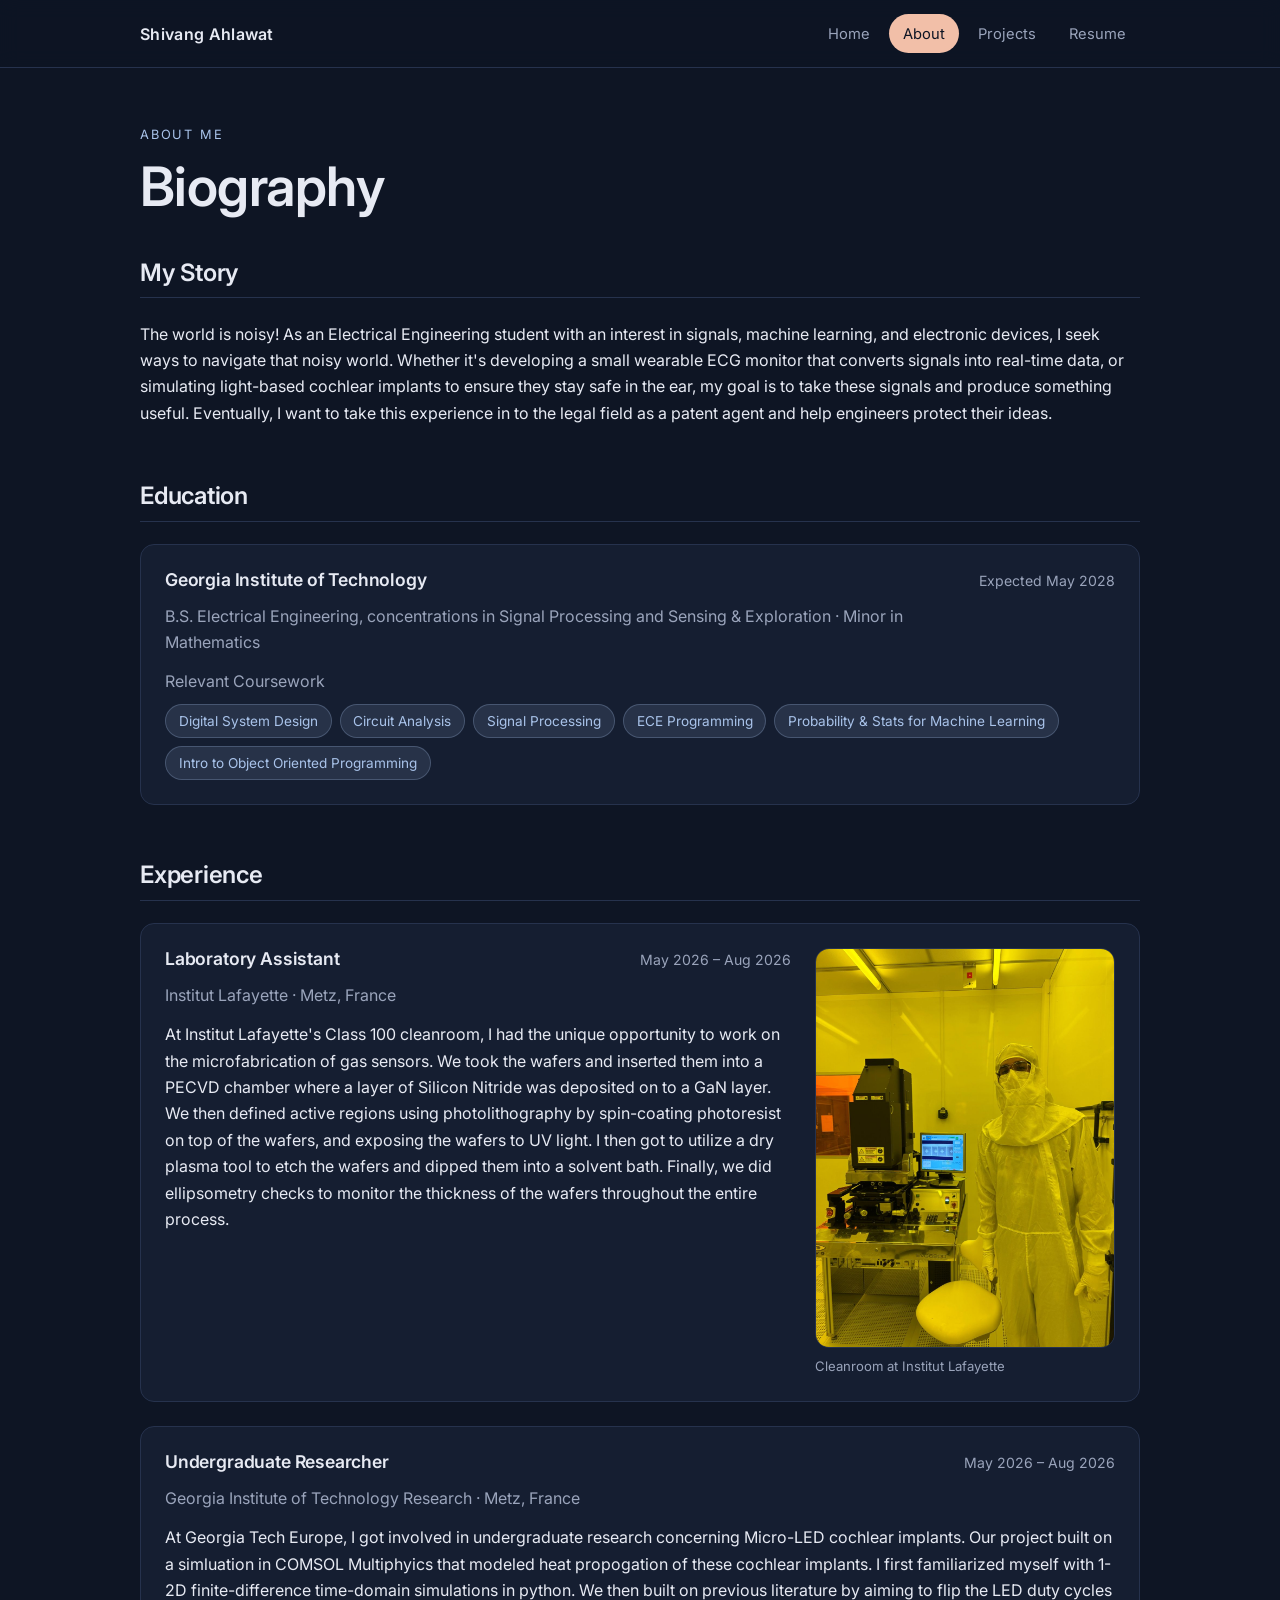
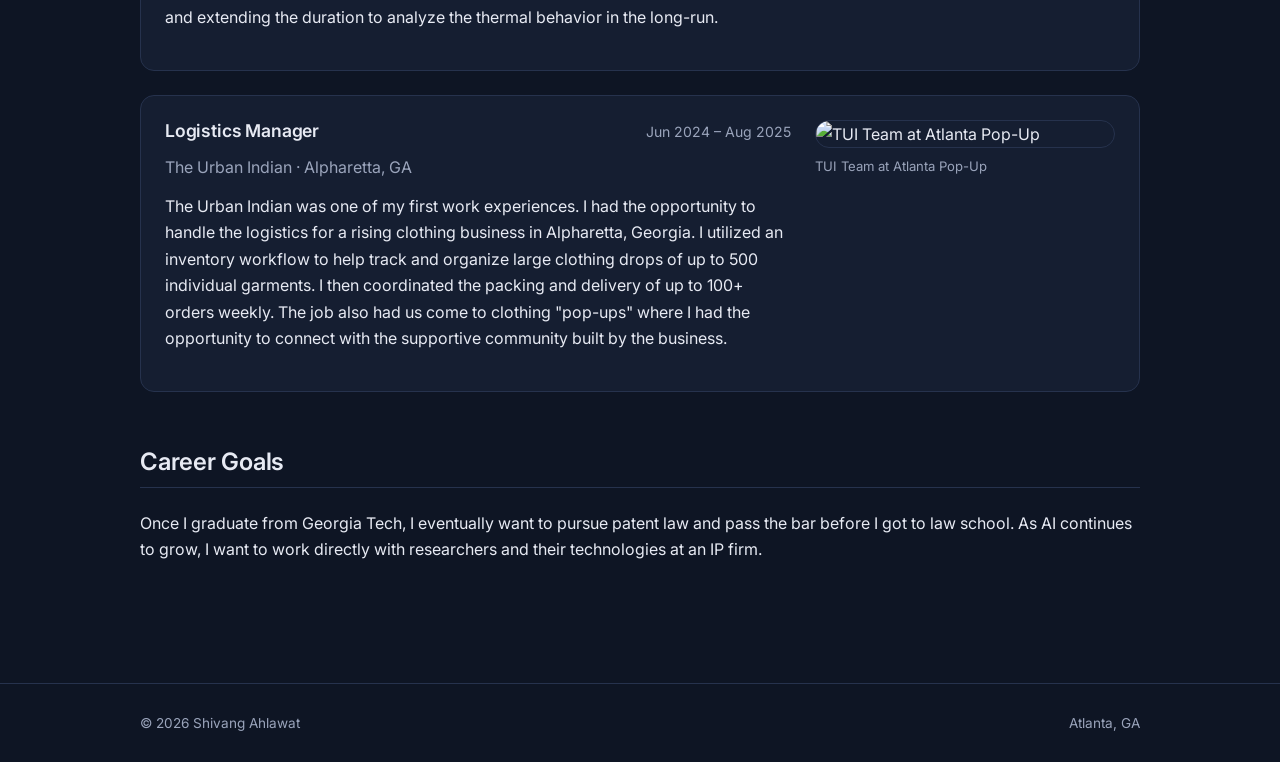
==== about.html @ e2f162b8 "Fix class name and image source in about.html Updated class name and corrected image file path." ====
<!DOCTYPE html>
<html lang="en" class="no-js">
<head>
  <meta charset="UTF-8">
  <meta name="viewport" content="width=device-width, initial-scale=1.0">
  <title>About | Shivang Ahlawat</title>
  <link rel="preconnect" href="https://fonts.googleapis.com">
  <link rel="preconnect" href="https://fonts.gstatic.com" crossorigin>
  <link href="https://fonts.googleapis.com/css2?family=Inter:wght@400;500;600&display=swap" rel="stylesheet">
  <link rel="stylesheet" href="assets/css/style.css">
</head>
<body>

  <!-- ===== HEADER / TABS (same on every page) ===== -->
  <header class="site-header">
    <nav class="container nav">
      <a class="brand" href="index.html">Shivang Ahlawat</a>
      <ul class="tabs">
        <li><a href="index.html">Home</a></li>
        <li><a href="about.html">About</a></li>
        <li><a href="projects.html">Projects</a></li>
        <li><a href="resume.html">Resume</a></li>
      </ul>
    </nav>
  </header>

  <main class="container">

    <div class="page-title reveal">
      <p class="eyebrow">About Me</p>
      <h1>Biography</h1>
    </div>

    <!-- ===== NARRATIVE ===== -->
    <section class="block reveal">
      <h2>My Story</h2>
      <!-- EDIT: add as many <p> paragraphs as you like -->
      <p>
        The world is noisy! As an Electrical Engineering student with an interest in signals, machine learning, and electronic devices,
        I seek ways to navigate that noisy world. Whether it's developing a small wearable ECG monitor that converts signals 
        into real-time data, or simulating light-based cochlear implants to ensure they stay safe in the ear, my goal is to take these signals
        and produce something useful. Eventually, I want to take this experience in to the legal field as a patent agent and help engineers protect 
        their ideas.
      </p>
    </section>

    <!-- ===== EDUCATION ===== -->
    <section class="block reveal">
      <h2>Education</h2>
      <div class="card">
        <div class="entry">
          <h3>Georgia Institute of Technology</h3>
          <span class="date">Expected May 2028</span>
          <span class="org">B.S. Electrical Engineering, concentrations in Signal Processing and Sensing &amp; Exploration · Minor in Mathematics</span>
          <div class="body">
            <p class="muted" style="margin-bottom:.6rem;">Relevant Coursework</p>
            <!-- EDIT: add or remove courses by copying a <li> -->
            <ul class="tags">
              <li>Digital System Design</li>
              <li>Circuit Analysis</li>
              <li>Signal Processing</li>
              <li>ECE Programming</li>
              <li>Probability &amp; Stats for Machine Learning</li>
              <li>Intro to Object Oriented Programming</li>
            </ul>
          </div>
        </div>
      </div>
    </section>

    <!-- ===== EXPERIENCE ===== -->
    <section class="block">
      <h2 class="reveal">Experience</h2>

      <!-- Experience entry WITH a photo -->
      <div class="card with-photo reveal">
        <div class="entry">
          <h3>Laboratory Assistant</h3>
          <span class="date">May 2026 – Aug 2026</span>
          <span class="org">Institut Lafayette · Metz, France</span>
          <div class="body">
            <p>
              At Institut Lafayette's Class 100 cleanroom, I had the unique opportunity to work on the microfabrication of 
              gas sensors. We took the wafers and inserted them into a PECVD chamber where a layer of Silicon Nitride 
              was deposited on to a GaN layer. We then defined active regions using photolithography by spin-coating
              photoresist on top of the wafers, and exposing the wafers to UV light. I then got to utilize a dry plasma tool to etch the 
              wafers and dipped them into a solvent bath. Finally, we did ellipsometry checks to monitor the thickness of the wafers throughout the entire process.
            </p>
          </div>
        </div>
        <figure>
          <img src="assets/images/institut-lafayette-cleanroom.jpg" alt="Shivang in cleanroom gear beside a lithography tool at Institut Lafayette" loading="lazy">
          <figcaption>Cleanroom at Institut Lafayette</figcaption>
        </figure>
      </div>

      <!-- Experience entry WITHOUT a photo — copy this whole <div class="card ..."> block to add another -->
      <div class="card reveal" style="margin-top:var(--gap);">
        <div class="entry">
          <h3>Undergraduate Researcher</h3>
          <span class="date">May 2026 – Aug 2026</span>
          <span class="org">Georgia Institute of Technology Research · Metz, France</span>
          <div class="body">
            <p>
              At Georgia Tech Europe, I got involved in undergraduate research concerning Micro-LED cochlear implants. Our project built on a simluation in COMSOL
              Multiphyics that modeled heat propogation of these cochlear implants. I first familiarized myself with 1-2D finite-difference time-domain simulations in python.
              We then built on previous literature by aiming to flip the LED duty cycles and extending the duration to analyze the thermal behavior in the long-run.
            </p>
          </div>
        </div>
      </div>

      <div class="card with-photo reveal" style="margin-top:var(--gap);">
        <div class="entry">
          <h3>Logistics Manager</h3>
          <span class="date">Jun 2024 – Aug 2025</span>
          <span class="org">The Urban Indian · Alpharetta, GA</span>
          <div class="body">
            <p>
              The Urban Indian was one of my first work experiences. I had the opportunity to handle the logistics for
              a rising clothing business in Alpharetta, Georgia. I utilized an inventory workflow to help track and organize large clothing drops
              of up to 500 individual garments. I then coordinated the packing and delivery of up to 100+ orders weekly. The job also had us
              come to clothing "pop-ups" where I had the opportunity to connect with the supportive community built by the business.
            </p>
          </div>
        </div>
        <figure>
          <img src="assets/images/tui-website.jpg" alt="TUI Team at Atlanta Pop-Up" loading="lazy">
          <figcaption> TUI Team at Atlanta Pop-Up </figcaption>
        </figure>
      </div>
    </section>

    <!-- ===== CAREER GOALS ===== -->
    <section class="block reveal">
      <h2>Career Goals</h2>
      <p>
        Once I graduate from Georgia Tech, I eventually want to pursue patent law and pass the bar before I got to law school.
        As AI continues to grow, I want to work directly with researchers and their technologies at an IP firm.
      </p>
    </section>

  </main>

  <footer class="site-footer">
    <div class="container">
      <span>© <span id="year">2026</span> Shivang Ahlawat</span>
      <span>Atlanta, GA</span>
    </div>
  </footer>

  <script src="assets/js/main.js"></script>
</body>
</html>
---- assets/css/style.css ----
/* =========================================================
   DESIGN SETTINGS — change the look of the whole site here
   ========================================================= */
:root {
  /* Colors (deep navy + soft pastels) */
  --bg:          #0e1524;   /* page background */
  --surface:     #151e31;   /* cards / panels */
  --surface-2:   #1b2640;   /* hover / raised */
  --border:      #26324d;   /* thin lines */
  --text:        #e7eaf3;   /* main text */
  --muted:       #9aa4bb;   /* secondary text */
  --accent:      #f2bfa8;   /* muted peach — links, highlights */
  --accent-2:    #a9c3ea;   /* soft blue — tags, details */

  /* Typography */
  --font: "Inter", system-ui, -apple-system, "Segoe UI", Roboto, sans-serif;
  --size-body: 1rem;
  --size-h1: clamp(2.2rem, 5vw, 3.4rem);
  --size-h2: 1.5rem;

  /* Layout */
  --max-width: 1040px;
  --radius: 14px;
  --gap: 1.5rem;
}

/* ---------- Base ---------- */
*, *::before, *::after { box-sizing: border-box; }
html { scroll-behavior: smooth; }
body {
  margin: 0;
  background: var(--bg);
  color: var(--text);
  font-family: var(--font);
  font-size: var(--size-body);
  line-height: 1.65;
  -webkit-font-smoothing: antialiased;
}
img { max-width: 100%; display: block; }
a { color: var(--accent); text-decoration: none; }
a:hover { text-decoration: underline; text-underline-offset: 3px; }
h1, h2, h3 { line-height: 1.2; margin: 0 0 .6rem; font-weight: 600; letter-spacing: -0.01em; }
h1 { font-size: var(--size-h1); }
h2 { font-size: var(--size-h2); }
h3 { font-size: 1.1rem; }
p { margin: 0 0 1rem; }
.muted { color: var(--muted); }

.container { width: 100%; max-width: var(--max-width); margin: 0 auto; padding: 0 1.25rem; }

/* ---------- Header / tabs ---------- */
.site-header {
  position: sticky; top: 0; z-index: 10;
  background: color-mix(in srgb, var(--bg) 85%, transparent);
  backdrop-filter: blur(10px);
  border-bottom: 1px solid var(--border);
}
.nav { padding-top: .9rem; padding-bottom: .9rem; display: flex; align-items: center; justify-content: space-between; gap: 1rem; flex-wrap: wrap; }
.brand { color: var(--text); font-weight: 600; letter-spacing: .02em; }
.brand:hover { text-decoration: none; color: var(--accent); }
.tabs { display: flex; gap: .25rem; list-style: none; margin: 0; padding: 0; flex-wrap: wrap; }
.tabs a {
  display: block; padding: .45rem .9rem; border-radius: 999px;
  color: var(--muted); font-size: .92rem; transition: background .2s, color .2s;
}
.tabs a:hover { color: var(--text); background: var(--surface); text-decoration: none; }
.tabs a.active { color: var(--bg); background: var(--accent); }

/* ---------- Page sections ---------- */
main.container { padding-top: 3.5rem; padding-bottom: 4rem; min-height: calc(100vh - 140px); }
.page-title { margin-bottom: 2.5rem; }
.eyebrow { color: var(--accent-2); font-size: .8rem; letter-spacing: .14em; text-transform: uppercase; margin: 0 0 .5rem; }
section.block { margin-bottom: 3.5rem; }
section.block > h2 { padding-bottom: .6rem; border-bottom: 1px solid var(--border); margin-bottom: 1.4rem; }

.card {
  background: var(--surface);
  border: 1px solid var(--border);
  border-radius: var(--radius);
  padding: 1.5rem;
}
.grid { display: grid; gap: var(--gap); }
.grid-2 { grid-template-columns: repeat(auto-fit, minmax(280px, 1fr)); }

.placeholder { color: var(--muted); font-style: italic; }

/* ---------- Cover page ---------- */
.hero { display: grid; grid-template-columns: 1.2fr .8fr; gap: 3rem; align-items: center; }
.hero h1 span { color: var(--accent); }
.hero .lead { font-size: 1.12rem; color: var(--muted); max-width: 36ch; }
.headshot { border-radius: var(--radius); border: 1px solid var(--border); aspect-ratio: 4/5; object-fit: cover; width: 100%; }

.contact-list { list-style: none; padding: 0; margin: 2rem 0 0; display: grid; gap: .7rem; }
.contact-list li { display: flex; align-items: center; gap: .8rem; }
.contact-list .label { color: var(--muted); font-size: .8rem; text-transform: uppercase; letter-spacing: .1em; width: 7.5rem; flex-shrink: 0; }
.contact-list a { color: var(--text); word-break: break-word; }
.contact-list a:hover { color: var(--accent); }

.btn {
  display: inline-block; padding: .65rem 1.2rem; border-radius: 999px;
  background: var(--accent); color: var(--bg); font-weight: 600; font-size: .92rem;
  border: 1px solid var(--accent);
}
.btn:hover { text-decoration: none; filter: brightness(1.06); }
.btn.ghost { background: transparent; color: var(--text); border-color: var(--border); }
.btn.ghost:hover { border-color: var(--accent); color: var(--accent); }
.btn-row { display: flex; gap: .75rem; flex-wrap: wrap; margin-top: 1.75rem; }

/* ---------- About page ---------- */
.tags { display: flex; flex-wrap: wrap; gap: .5rem; list-style: none; padding: 0; margin: 0; }
.tags li {
  padding: .3rem .8rem; border-radius: 999px; font-size: .85rem;
  background: color-mix(in srgb, var(--accent-2) 12%, transparent);
  color: var(--accent-2); border: 1px solid color-mix(in srgb, var(--accent-2) 25%, transparent);
}

.entry { display: grid; grid-template-columns: 1fr auto; gap: .2rem 1rem; }
.entry + .entry { margin-top: var(--gap); }
.entry .org { color: var(--muted); }
.entry .date { color: var(--muted); font-size: .88rem; text-align: right; white-space: nowrap; }
.entry .body { grid-column: 1 / -1; margin-top: .6rem; }
.entry ul { margin: 0; padding-left: 1.1rem; }
.entry li { margin-bottom: .35rem; }
.entry ul.tags { padding-left: 0; }
.entry ul.tags li { margin-bottom: 0; }
.hero { min-height: 60vh; }

.with-photo { display: grid; grid-template-columns: 1fr 300px; gap: var(--gap); align-items: start; }
figure { margin: 0; }
figure img { border-radius: var(--radius); border: 1px solid var(--border); }
figcaption { color: var(--muted); font-size: .82rem; margin-top: .5rem; }

/* ---------- Projects page ---------- */
.project { display: grid; grid-template-columns: 320px 1fr; gap: 1.75rem; }
.project + .project { margin-top: var(--gap); }
.project .thumb {
  border-radius: 10px; background: var(--surface-2); border: 1px dashed var(--border);
  aspect-ratio: 4/3; display: grid; place-items: center; color: var(--muted); font-size: .85rem; overflow: hidden;
}
.project .thumb img { width: 100%; height: 100%; object-fit: cover; }
.project .meta { color: var(--muted); font-size: .88rem; margin-bottom: .8rem; }
.status {
  display: inline-block; font-size: .72rem; letter-spacing: .08em; text-transform: uppercase;
  padding: .2rem .6rem; border-radius: 999px; margin-left: .5rem; vertical-align: middle;
  background: color-mix(in srgb, var(--accent) 15%, transparent); color: var(--accent);
}
.status.done { background: color-mix(in srgb, var(--accent-2) 15%, transparent); color: var(--accent-2); }

/* ---------- Resume page ---------- */
.resume-frame {
  width: 100%; height: 85vh; min-height: 600px;
  border: 1px solid var(--border); border-radius: var(--radius); background: var(--surface);
}

/* ---------- Footer ---------- */
.site-footer { border-top: 1px solid var(--border); padding: 1.75rem 0; color: var(--muted); font-size: .85rem; }
.site-footer .container { display: flex; justify-content: space-between; flex-wrap: wrap; gap: .5rem; }

/* ---------- Fade-in animation ---------- */
.reveal { opacity: 0; transform: translateY(14px); transition: opacity .7s ease, transform .7s ease; }
.reveal.visible { opacity: 1; transform: none; }
.no-js .reveal { opacity: 1; transform: none; }
@media (prefers-reduced-motion: reduce) {
  .reveal { opacity: 1; transform: none; transition: none; }
  html { scroll-behavior: auto; }
}

/* ---------- Mobile ---------- */
@media (max-width: 760px) {
  main.container { padding-top: 2rem; }
  .hero, .with-photo, .project { grid-template-columns: 1fr; }
  .hero .photo { order: -1; max-width: 280px; }
  .entry { grid-template-columns: 1fr; }
  .entry .date { text-align: left; }
  .contact-list .label { width: 6rem; }
  .resume-frame { height: 70vh; }
}
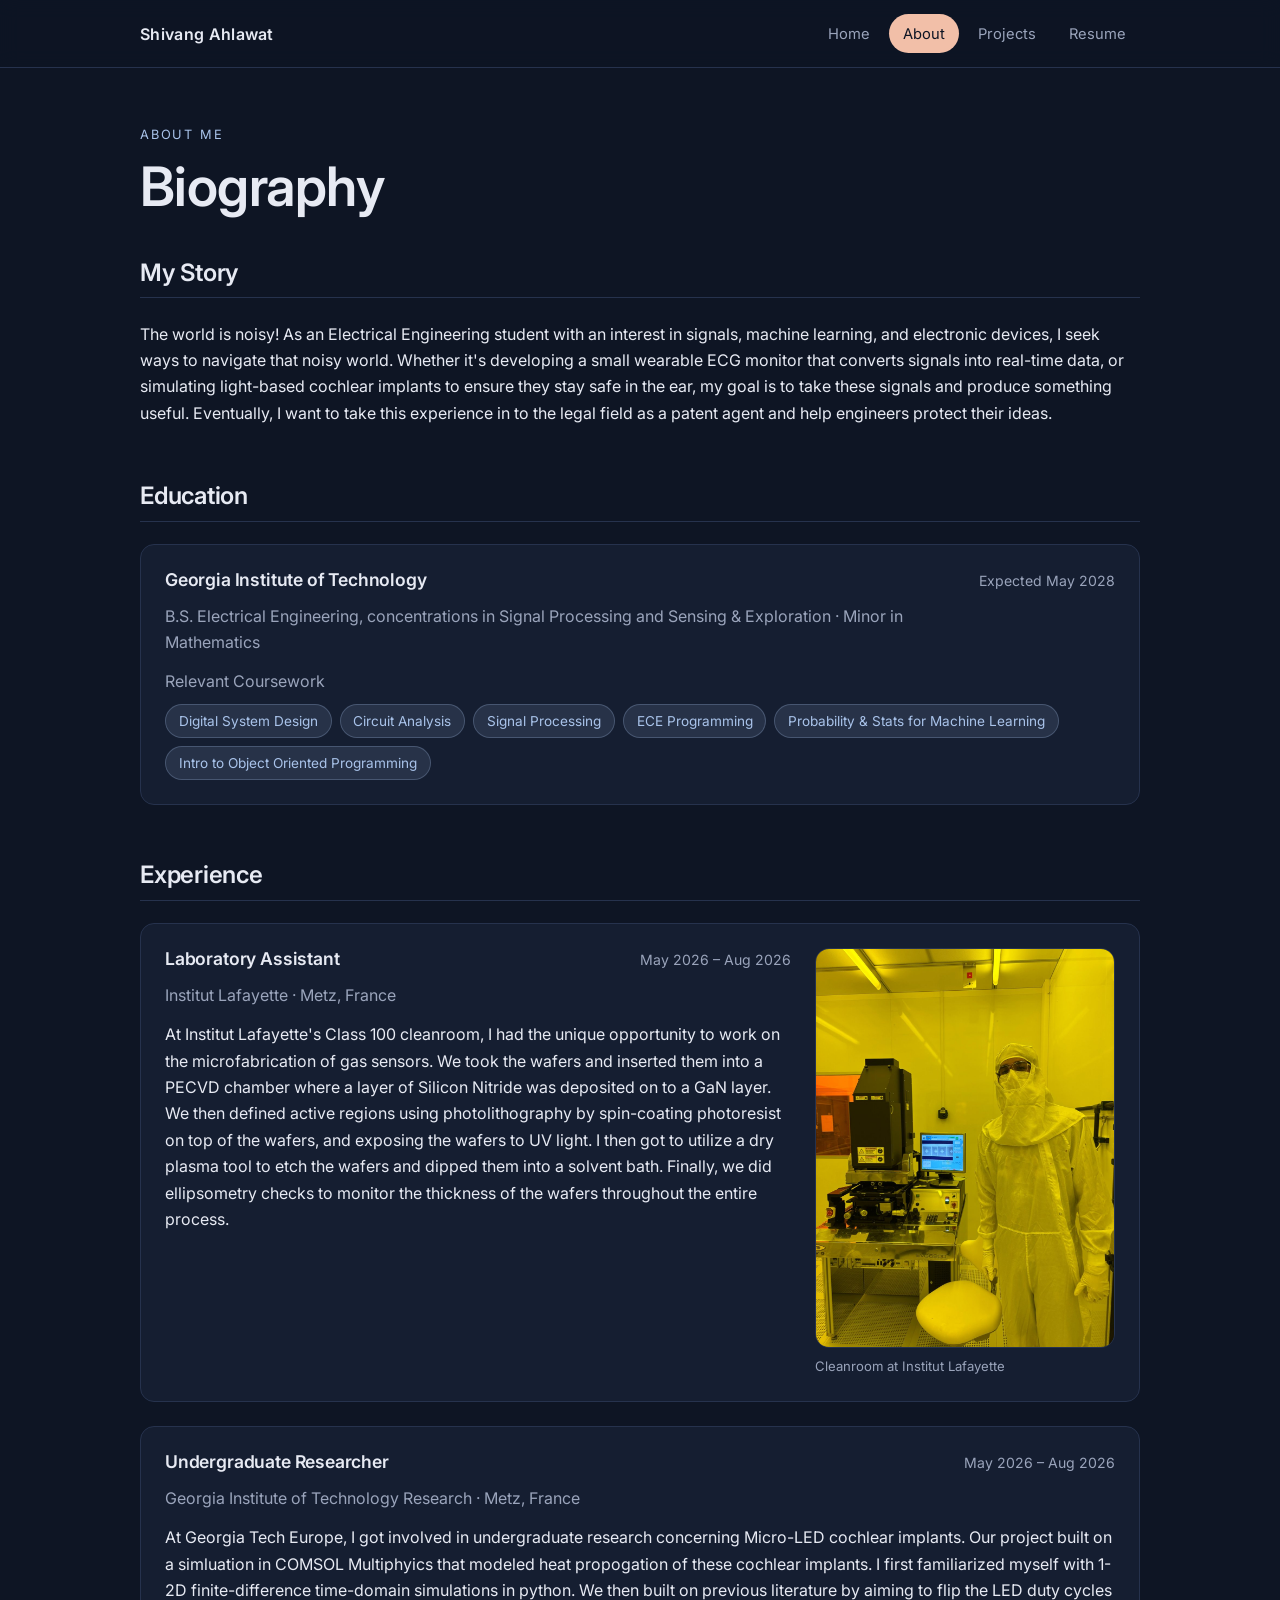
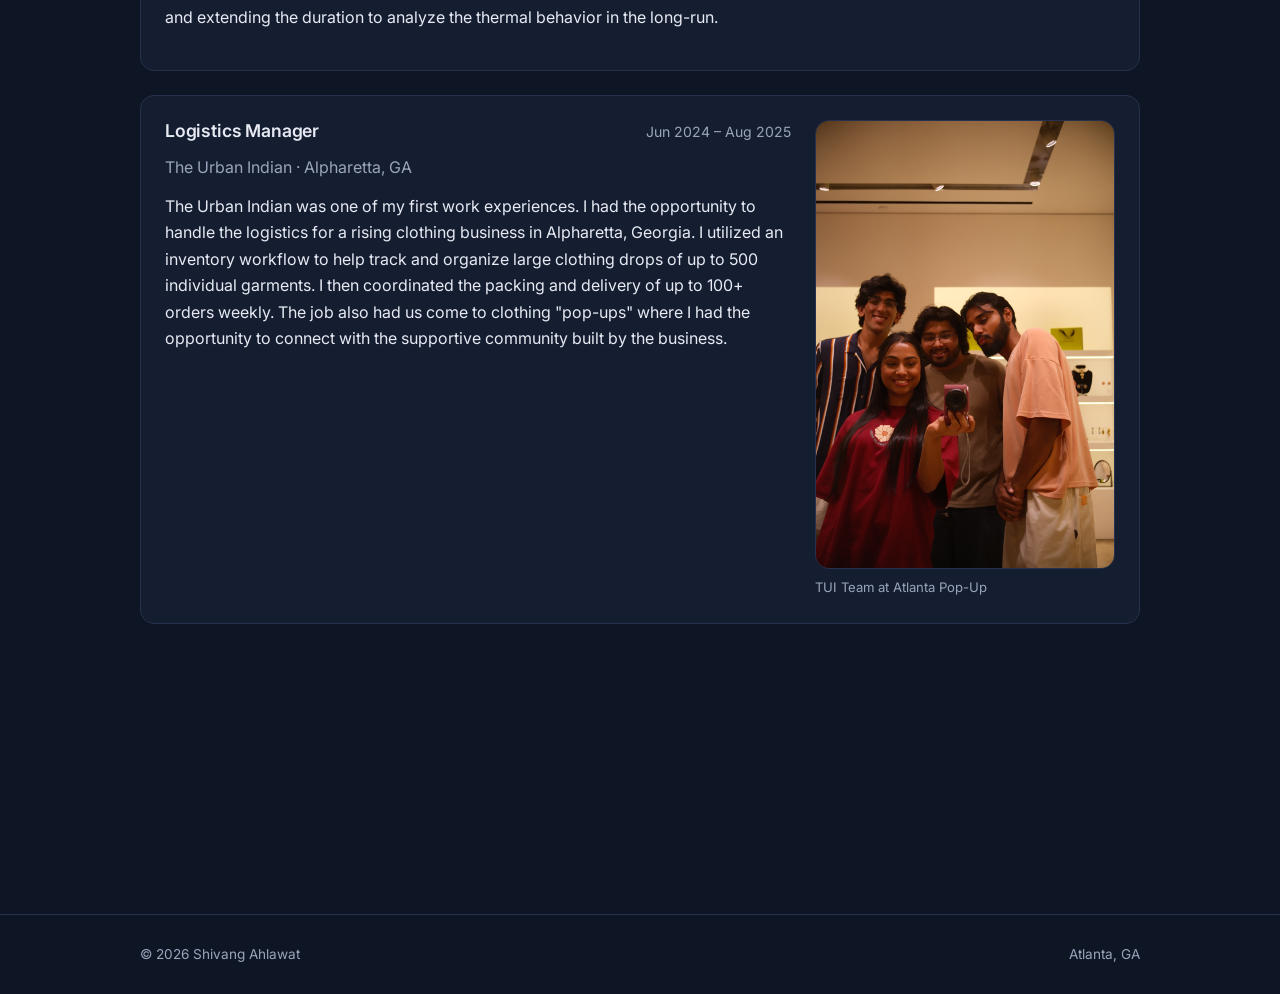
==== commit 7b750ea0: "Fix image file extension from .jpg to .JPG" ====
--- a/about.html
+++ b/about.html
@@ -125,7 +125,7 @@
           </div>
         </div>
         <figure>
-          <img src="assets/images/tui-website.jpg" alt="TUI Team at Atlanta Pop-Up" loading="lazy">
+          <img src="assets/images/tui-website.JPG" alt="TUI Team at Atlanta Pop-Up" loading="lazy">
           <figcaption> TUI Team at Atlanta Pop-Up </figcaption>
         </figure>
       </div>
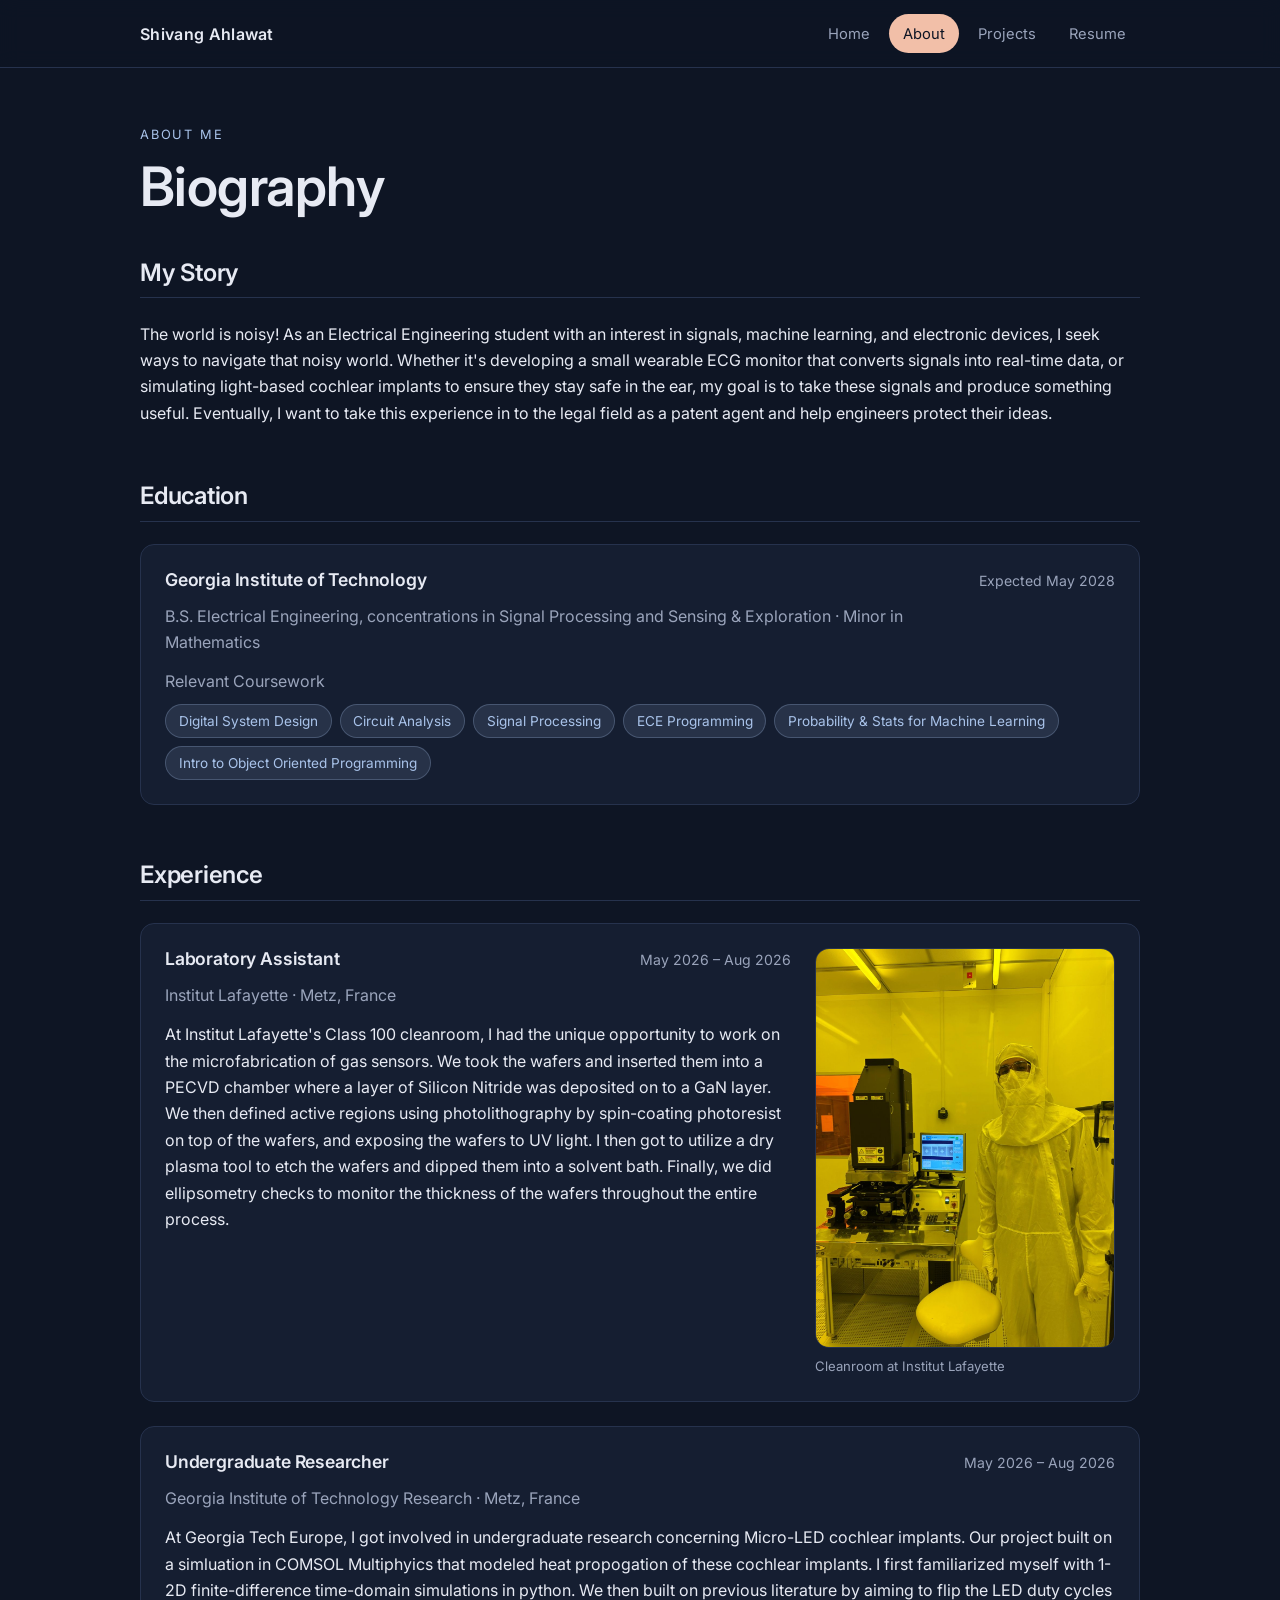
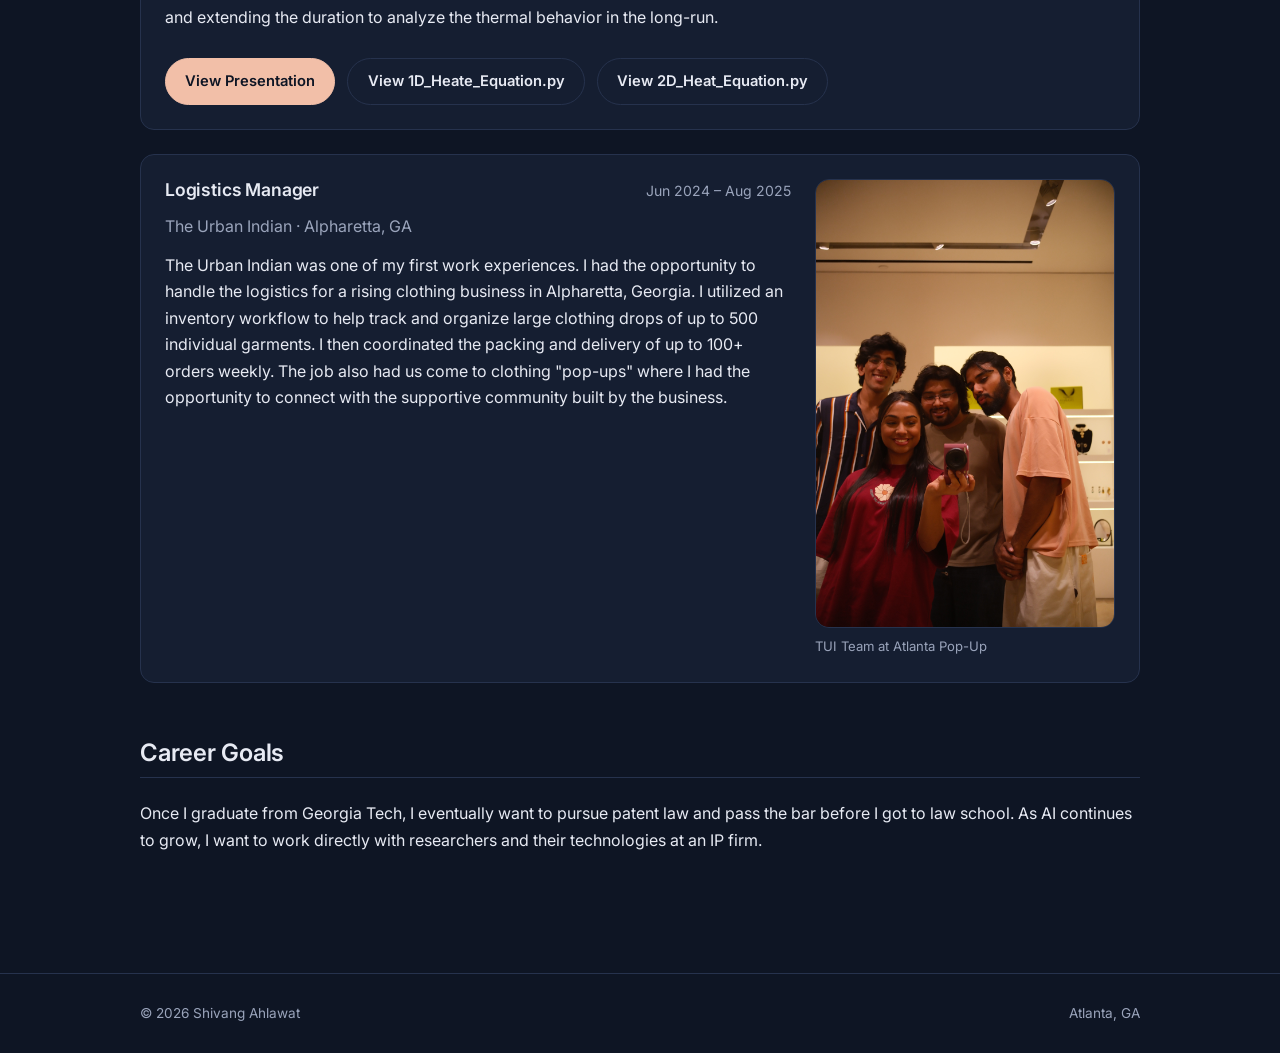
==== commit 7746ddd4: "Add buttons for presentation and code files" ====
--- a/about.html
+++ b/about.html
@@ -106,6 +106,11 @@
               Multiphyics that modeled heat propogation of these cochlear implants. I first familiarized myself with 1-2D finite-difference time-domain simulations in python.
               We then built on previous literature by aiming to flip the LED duty cycles and extending the duration to analyze the thermal behavior in the long-run.
             </p>
+            <div class="btn-row">
+              <a class="btn" href="assets/_Summer 2026 Progress Report(1).pdf" target="_blank" rel="noopener"> View Presentation </a>
+              <a class="btn ghost" href="https://github.com/ahlawatshivang-art/ahlawatshivang-art.github.io/blob/main/assets/1D_Heat_Equation.py" target="_blank" rel="noopener">View 1D_Heate_Equation.py</a>
+              <a class="btn ghost" href="https://github.com/ahlawatshivang-art/ahlawatshivang-art.github.io/blob/main/assets/2D_Heat_Equation.py" target="_blank" rel="noopener">View 2D_Heat_Equation.py</a>
+            </div>
           </div>
         </div>
       </div>
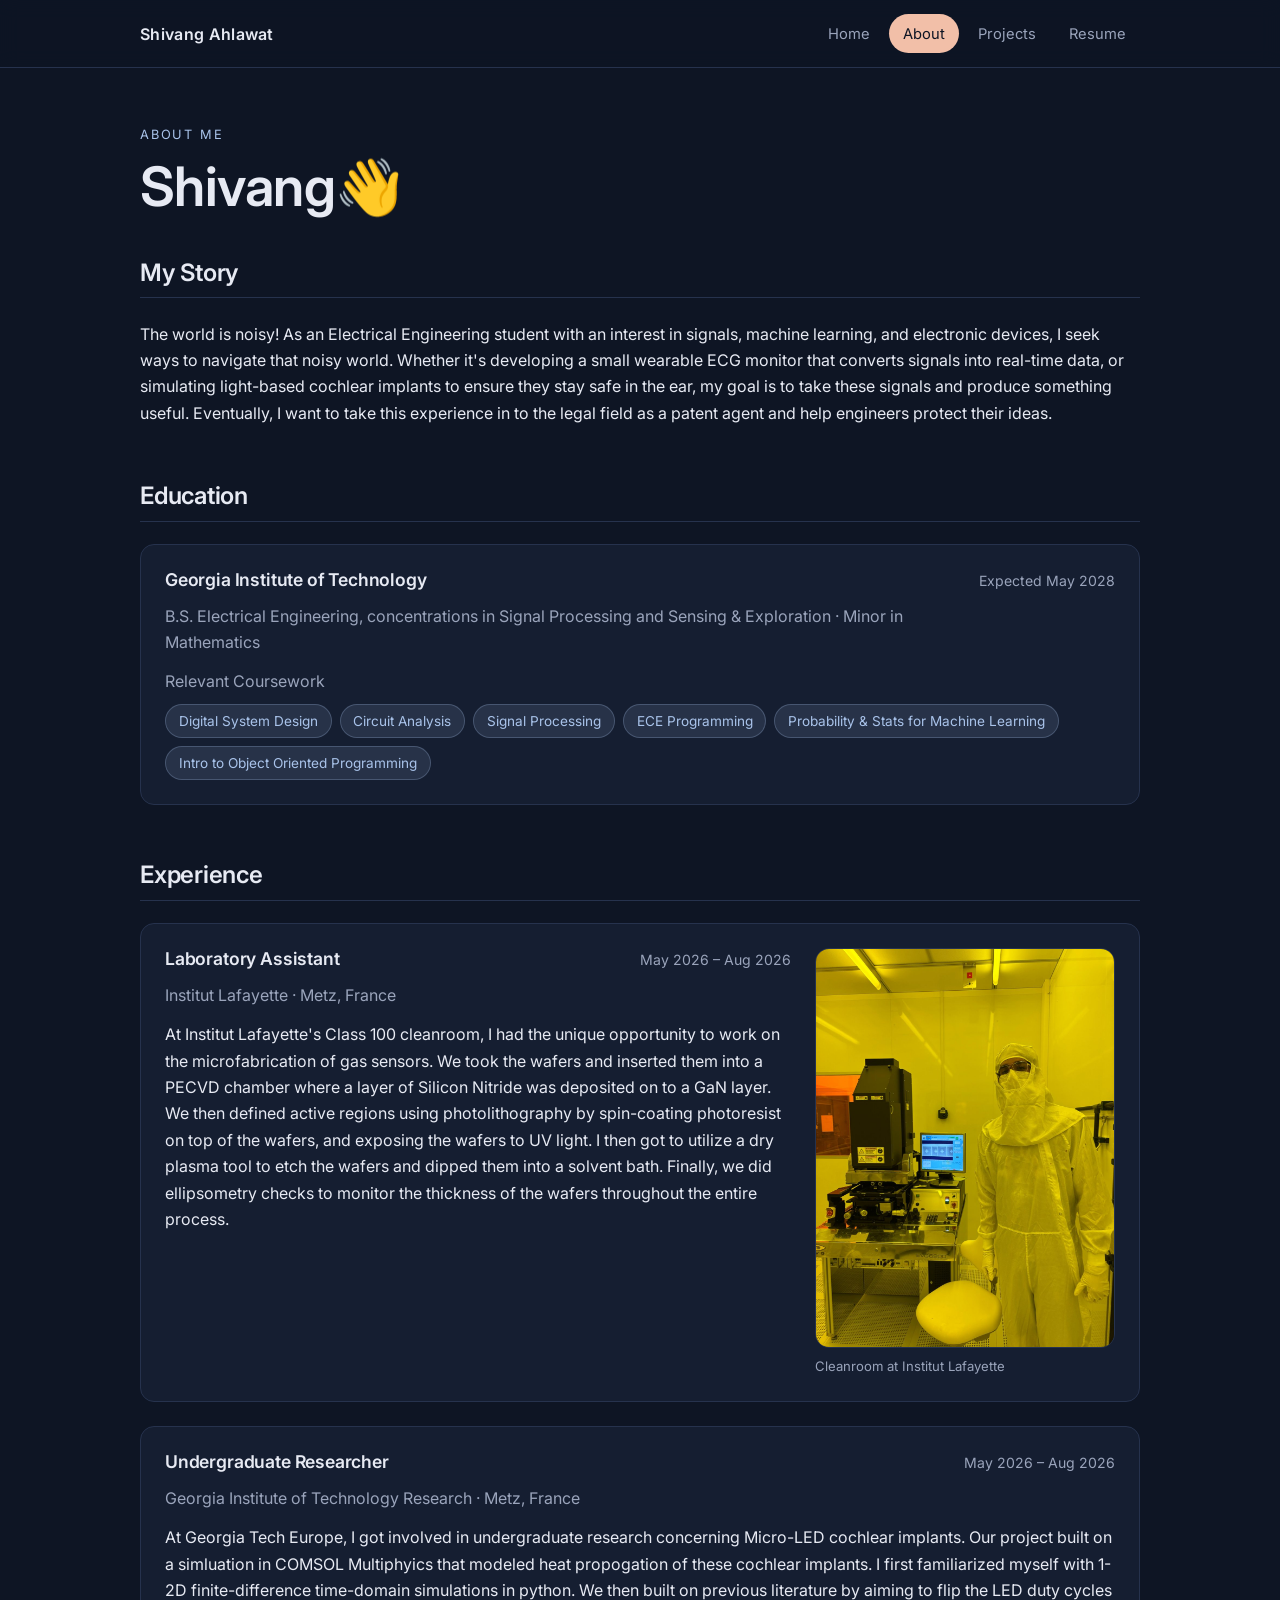
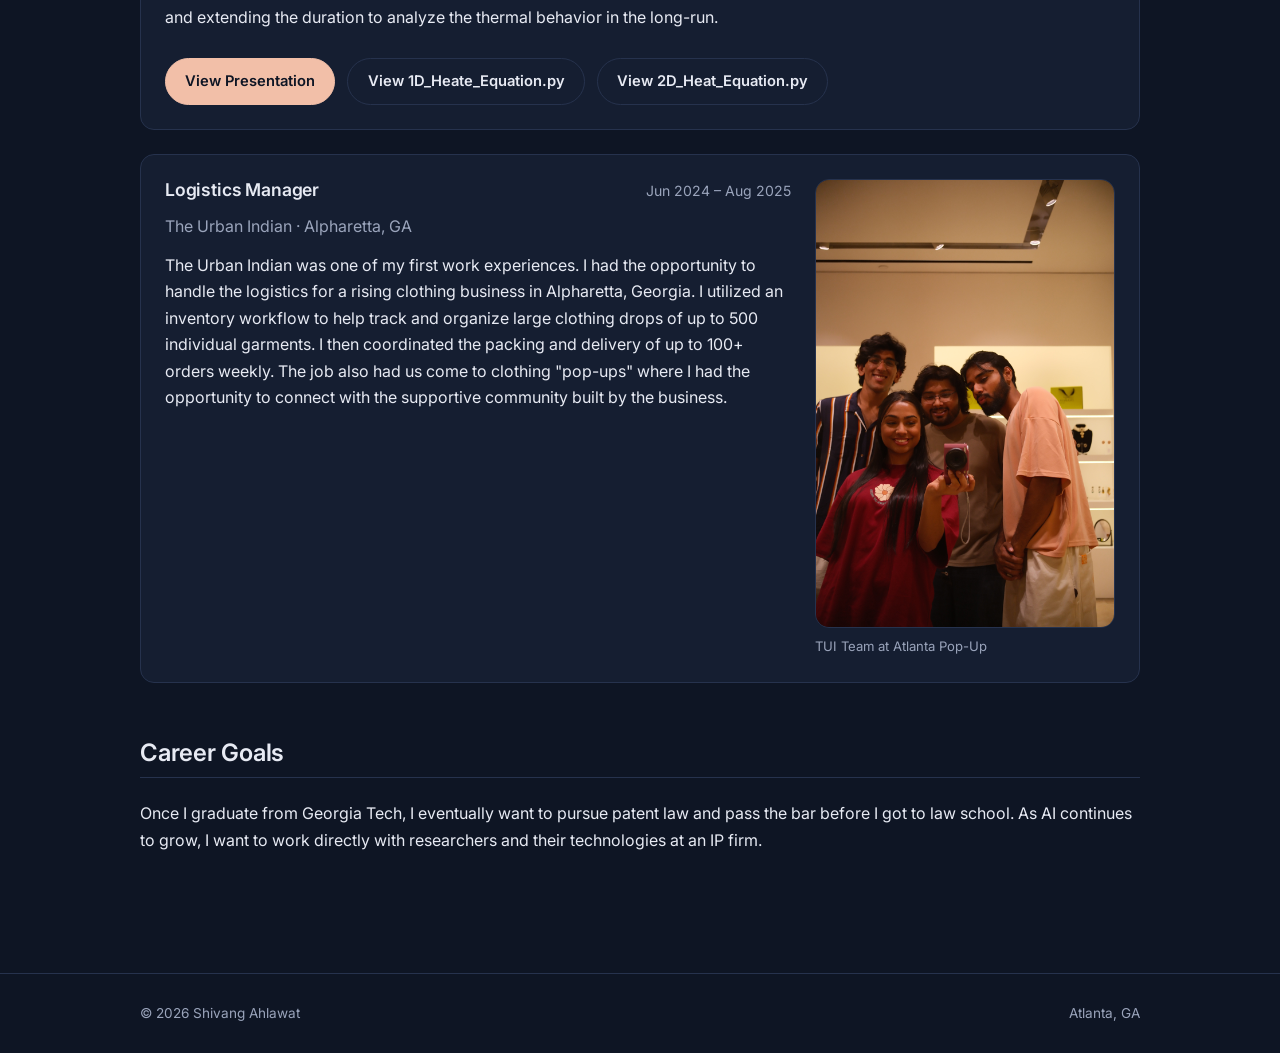
==== commit f06a0d7b: "Change biography heading to 'Shivang👋'" ====
--- a/about.html
+++ b/about.html
@@ -28,7 +28,7 @@
 
     <div class="page-title reveal">
       <p class="eyebrow">About Me</p>
-      <h1>Biography</h1>
+      <h1>Shivang👋</h1>
     </div>
 
     <!-- ===== NARRATIVE ===== -->
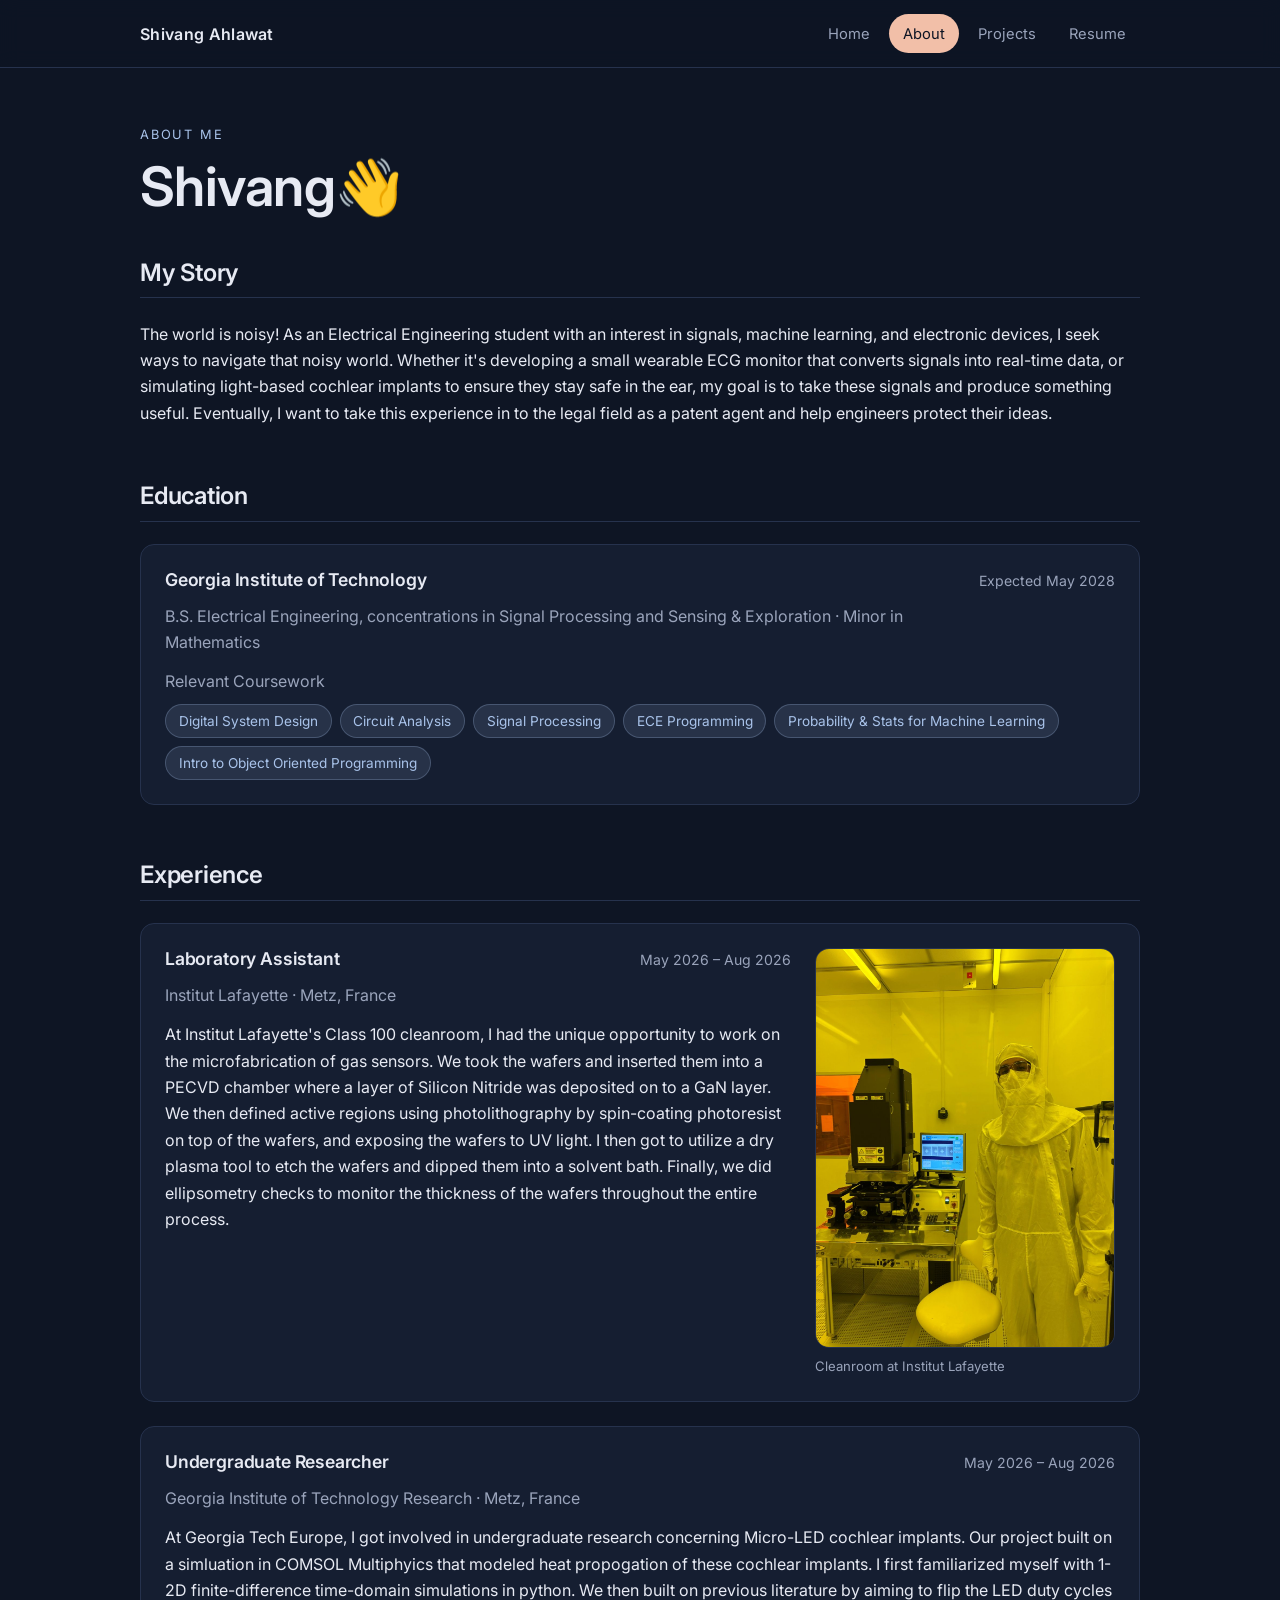
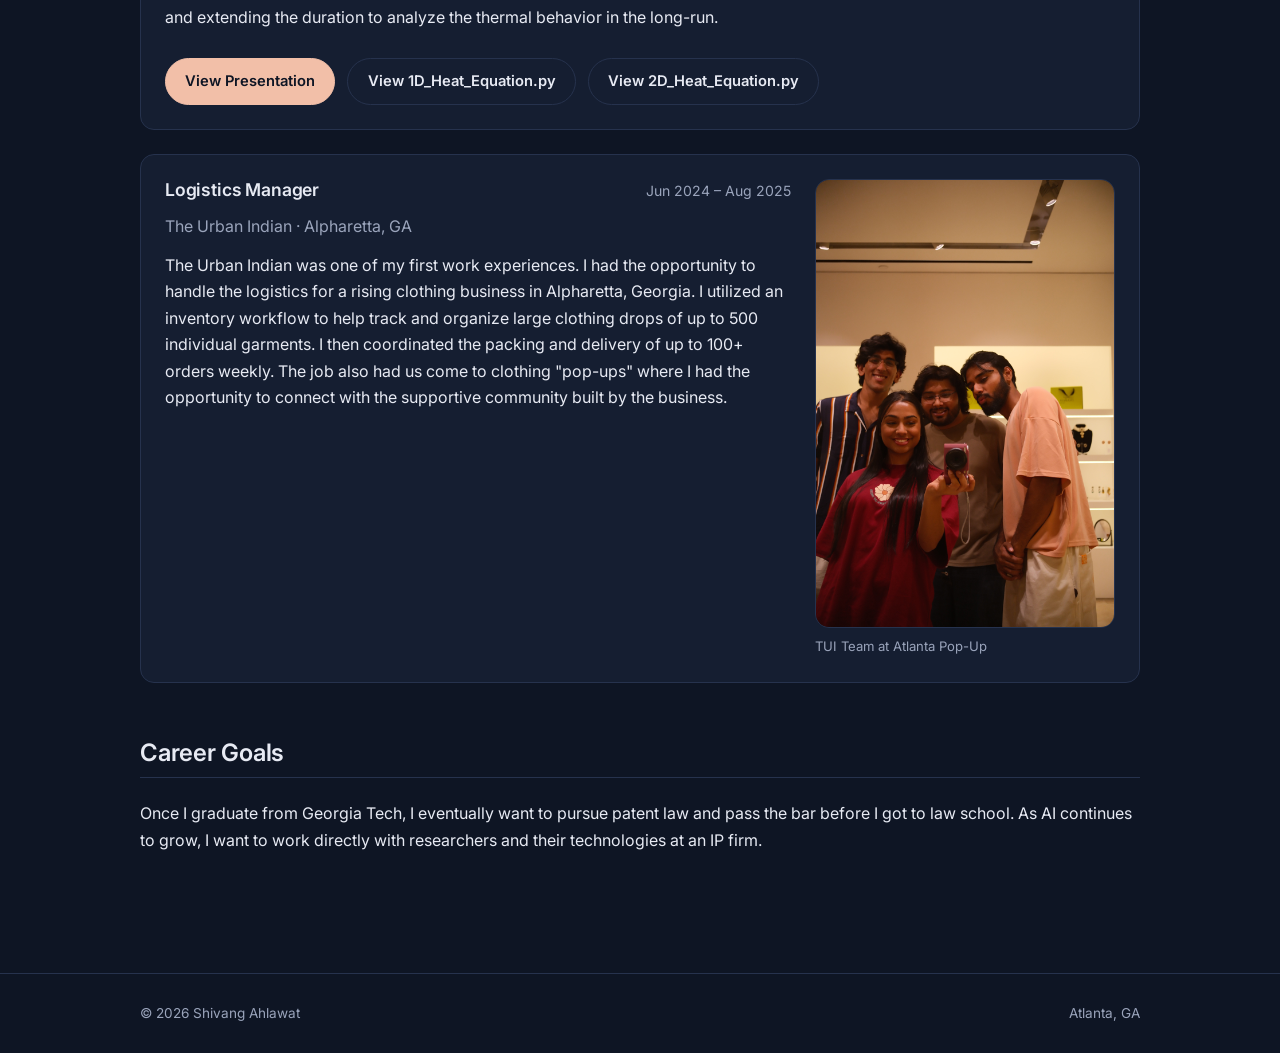
==== commit 1aaad4f5: "Fix link text for 1D_Heat_Equation.py" ====
--- a/about.html
+++ b/about.html
@@ -108,7 +108,7 @@
             </p>
             <div class="btn-row">
               <a class="btn" href="assets/_Summer 2026 Progress Report(1).pdf" target="_blank" rel="noopener"> View Presentation </a>
-              <a class="btn ghost" href="https://github.com/ahlawatshivang-art/ahlawatshivang-art.github.io/blob/main/assets/1D_Heat_Equation.py" target="_blank" rel="noopener">View 1D_Heate_Equation.py</a>
+              <a class="btn ghost" href="https://github.com/ahlawatshivang-art/ahlawatshivang-art.github.io/blob/main/assets/1D_Heat_Equation.py" target="_blank" rel="noopener">View 1D_Heat_Equation.py</a>
               <a class="btn ghost" href="https://github.com/ahlawatshivang-art/ahlawatshivang-art.github.io/blob/main/assets/2D_Heat_Equation.py" target="_blank" rel="noopener">View 2D_Heat_Equation.py</a>
             </div>
           </div>
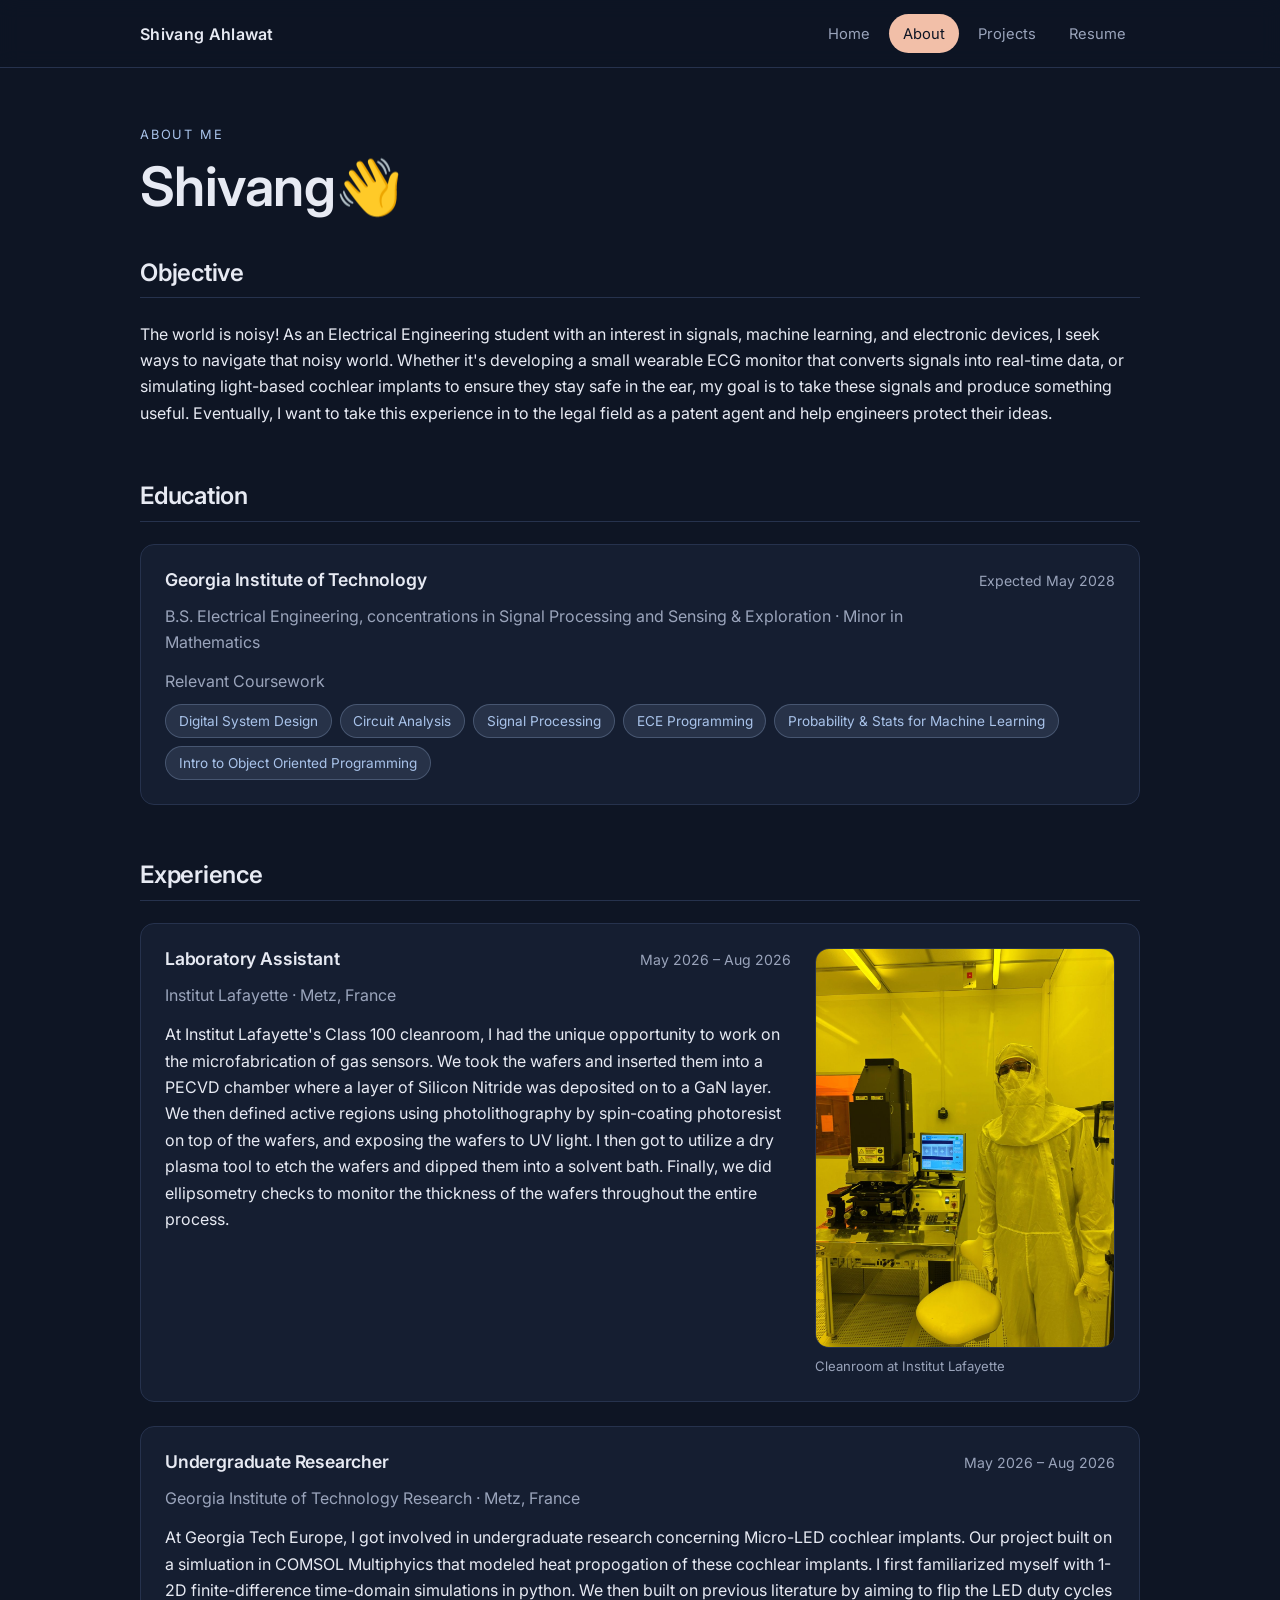
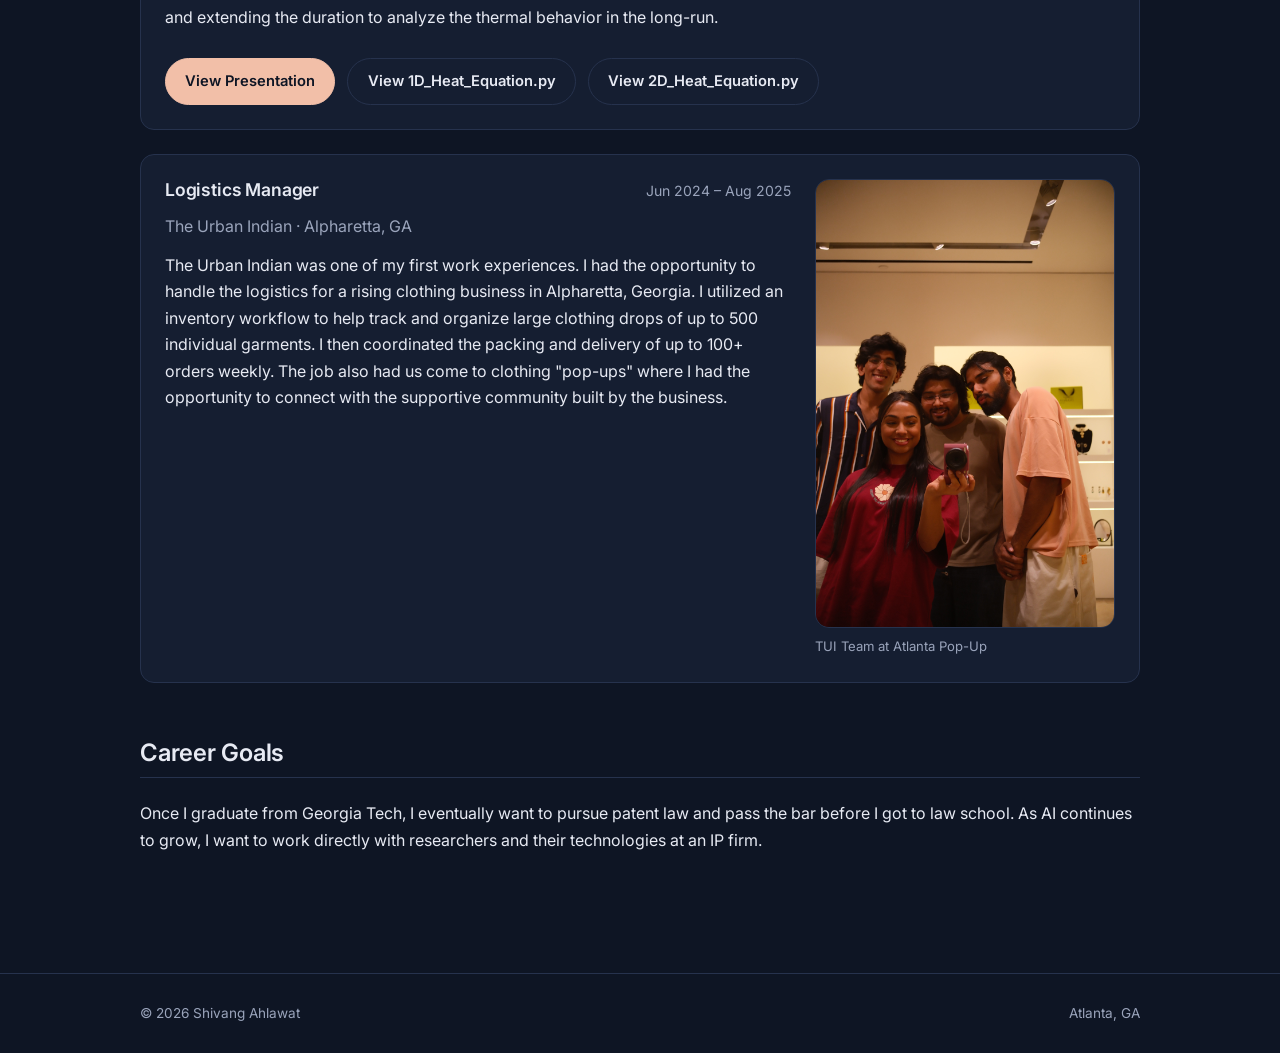
==== commit e796e49d: "Change section title from 'My Story' to 'Objective'" ====
--- a/about.html
+++ b/about.html
@@ -33,7 +33,7 @@
 
     <!-- ===== NARRATIVE ===== -->
     <section class="block reveal">
-      <h2>My Story</h2>
+      <h2>Objective</h2>
       <!-- EDIT: add as many <p> paragraphs as you like -->
       <p>
         The world is noisy! As an Electrical Engineering student with an interest in signals, machine learning, and electronic devices,
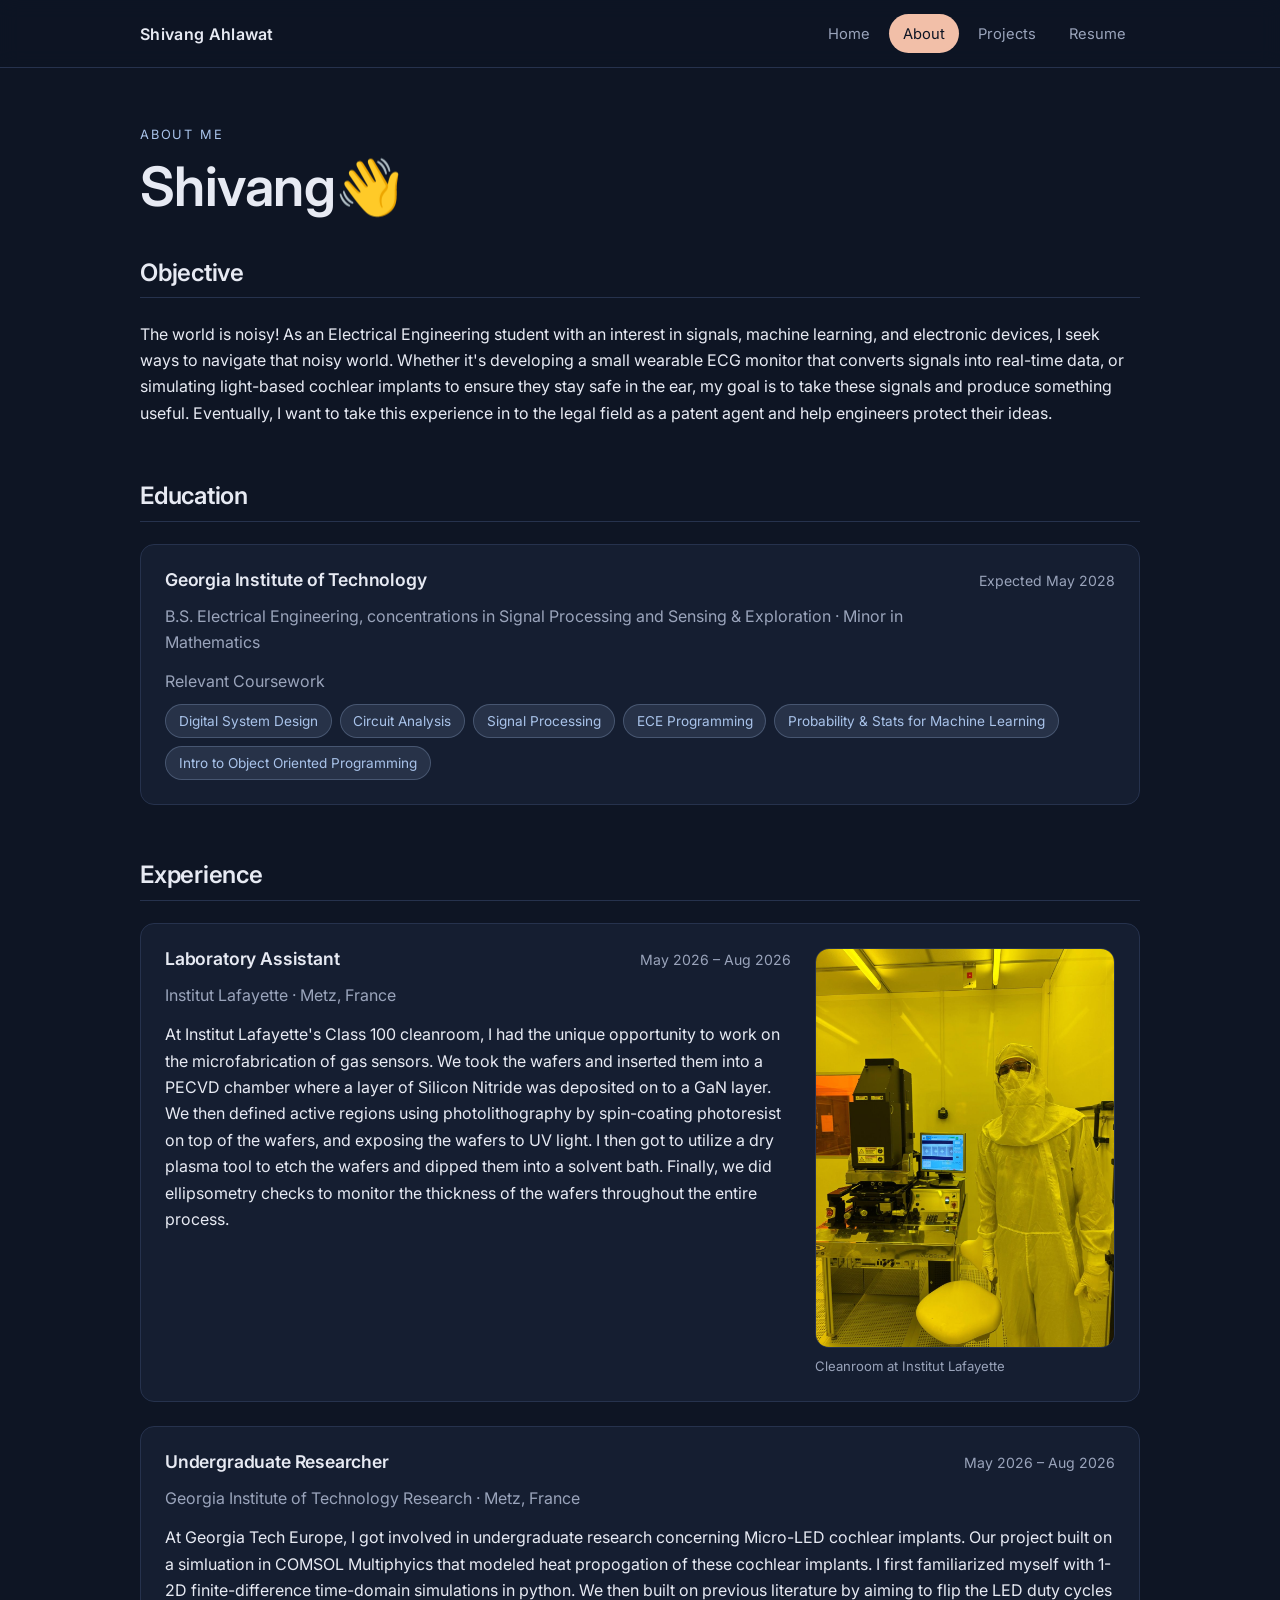
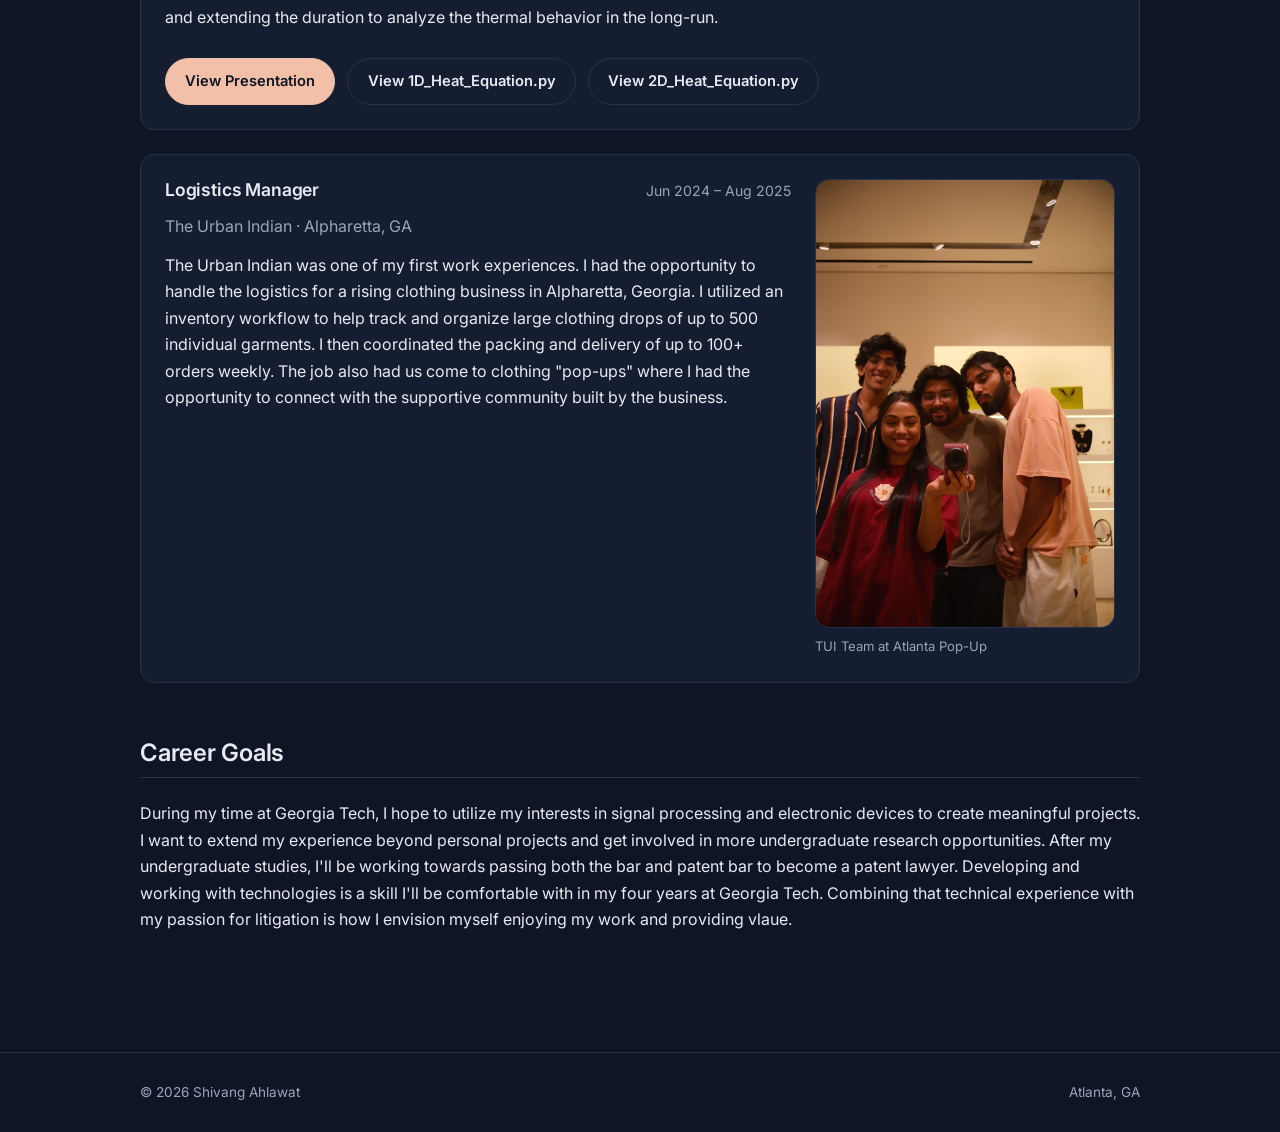
==== commit bbebb333: "Update career goals section in about.html Revised career goals statement to include interests in sig" ====
--- a/about.html
+++ b/about.html
@@ -140,8 +140,10 @@
     <section class="block reveal">
       <h2>Career Goals</h2>
       <p>
-        Once I graduate from Georgia Tech, I eventually want to pursue patent law and pass the bar before I got to law school.
-        As AI continues to grow, I want to work directly with researchers and their technologies at an IP firm.
+        During my time at Georgia Tech, I hope to utilize my interests in signal processing and electronic devices to create meaningful projects. I want to extend my experience
+        beyond personal projects and get involved in more undergraduate research opportunities. After my undergraduate studies, I'll be working towards passing both the bar and 
+        patent bar to become a patent lawyer. Developing and working with technologies is a skill I'll be comfortable with in my four years at Georgia Tech. Combining that technical
+        experience with my passion for litigation is how I envision myself enjoying my work and providing vlaue.
       </p>
     </section>
 
